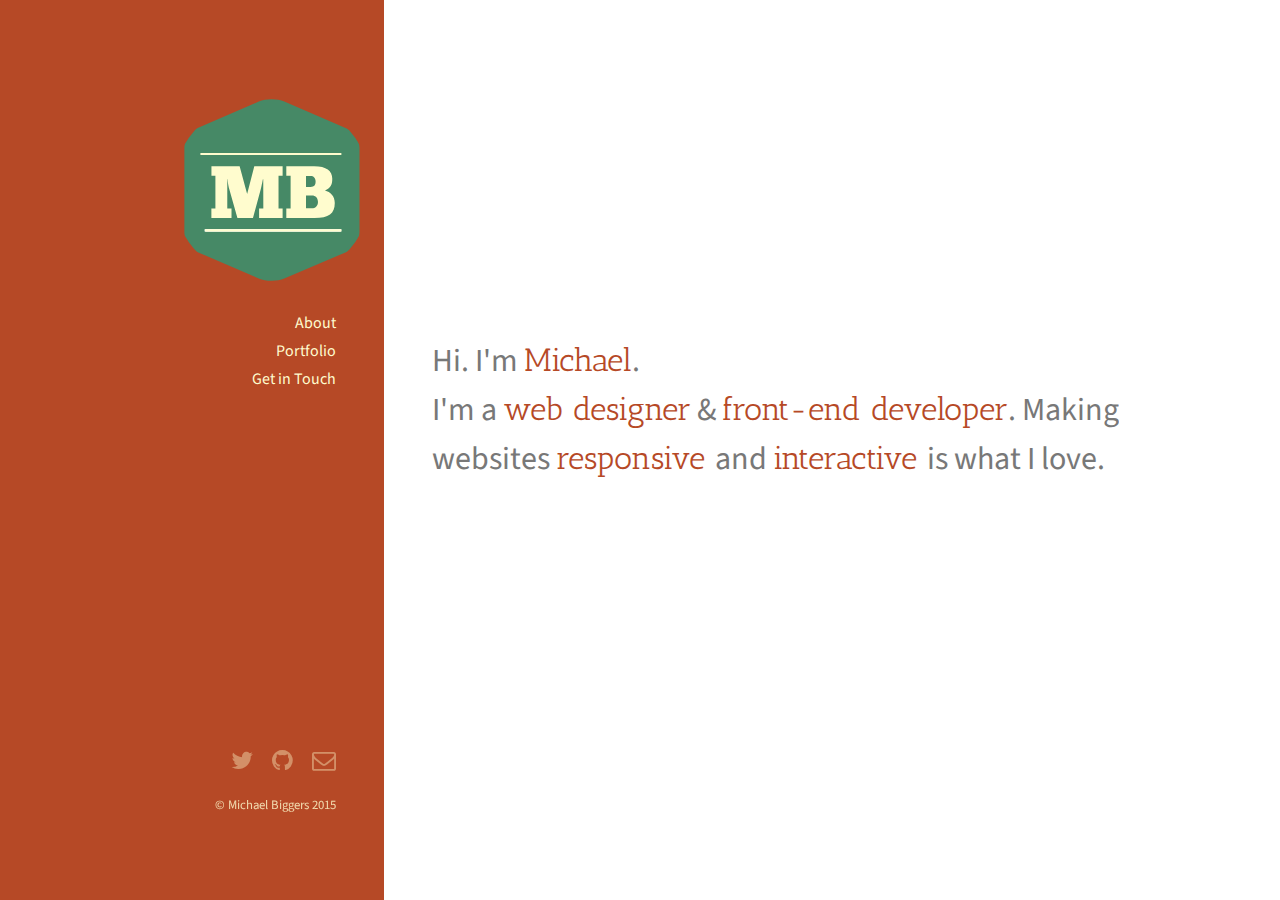
==== index.html @ 1ce7cd29 "init" ====
<!DOCTYPE HTML>
<!--
	Strata by HTML5 UP
	html5up.net | @n33co
	Free for personal and commercial use under the CCA 3.0 license (html5up.net/license)
-->
<html>
	<head>
		<title>Michael Biggers|Web Designer & Front-End Developer</title>
		<meta http-equiv="content-type" content="text/html; charset=utf-8" />
		<meta name="description" content="" />
		<meta name="keywords" content="" />
		
		<!--[if lte IE 8]><script src="css/ie/html5shiv.js"></script><![endif]-->
		<script src="js/jquery.min.js"></script>
		<script src="js/jquery.poptrox.min.js"></script>
		<script src="js/skel.min.js"></script>
		<script src="js/init.js"></script>
		<noscript>
			<link rel="stylesheet" href="css/skel.css" />
			<link rel="stylesheet" href="css/style.css" />
			<link rel="stylesheet" href="css/style-xlarge.css" />
		</noscript>
		<!--[if lte IE 8]><link rel="stylesheet" href="css/ie/v8.css" /><![endif]-->
		<script src = "js/transition.js"></script>
	</head>
	<body id="top">

		<!-- Header -->
			<header id="header">
				<a href="index.html" class="image avatar transition" id = "logoa"><img src="images/logo.svg" alt="" id = "logo" /></a>
				<ul>
					<li><a href = "index.html" class = "transition">About</a></li>
					<li><a href = "portfolio.html" class = "transition">Portfolio</a></li>
					<li><a href = "contact.html" class = "transition">Get&nbsp;in&nbsp;Touch</a></li>
				</ul>
				
			</header>

		<!-- Main -->
			<div id="main">

				<!-- One -->
					<section id="one">
						<header class="major">
							<h2>Hi. I'm <span class = "accent">Michael</span>.<br />
							I'm a <span class = "accent">web designer</span> & <span class = "accent">front-end developer</span>. Making websites <span class = "accent">responsive </span>and <span class = "accent">interactive </span>is what I love. </h2>
						</header>
						<!--<p>Accumsan orci faucibus id eu lorem semper. Eu ac iaculis ac nunc nisi lorem vulputate lorem neque cubilia ac in adipiscing in curae lobortis tortor primis integer massa adipiscing id nisi accumsan pellentesque commodo blandit enim arcu non at amet id arcu magna. Accumsan orci faucibus id eu lorem semper nunc nisi lorem vulputate lorem neque cubilia.</p>-->
						
					</section>

				<!-- Two -->
					
				<!-- Three -->
					
				<!-- Four -->
				<!--
					<section id="four">
						<h2>Elements</h2>

						<section>
							<h4>Text</h4>
							<p>This is <b>bold</b> and this is <strong>strong</strong>. This is <i>italic</i> and this is <em>emphasized</em>.
							This is <sup>superscript</sup> text and this is <sub>subscript</sub> text.
							This is <u>underlined</u> and this is code: <code>for (;;) { ... }</code>. Finally, <a href="#">this is a link</a>.</p>
							<hr />
							<header>
								<h4>Heading with a Subtitle</h4>
								<p>Lorem ipsum dolor sit amet nullam id egestas urna aliquam</p>
							</header>
							<p>Nunc lacinia ante nunc ac lobortis. Interdum adipiscing gravida odio porttitor sem non mi integer non faucibus ornare mi ut ante amet placerat aliquet. Volutpat eu sed ante lacinia sapien lorem accumsan varius montes viverra nibh in adipiscing blandit tempus accumsan.</p>
							<header>
								<h5>Heading with a Subtitle</h5>
								<p>Lorem ipsum dolor sit amet nullam id egestas urna aliquam</p>
							</header>
							<p>Nunc lacinia ante nunc ac lobortis. Interdum adipiscing gravida odio porttitor sem non mi integer non faucibus ornare mi ut ante amet placerat aliquet. Volutpat eu sed ante lacinia sapien lorem accumsan varius montes viverra nibh in adipiscing blandit tempus accumsan.</p>
							<hr />
							<h2>Heading Level 2</h2>
							<h3>Heading Level 3</h3>
							<h4>Heading Level 4</h4>
							<h5>Heading Level 5</h5>
							<h6>Heading Level 6</h6>
							<hr />
							<h5>Blockquote</h5>
							<blockquote>Fringilla nisl. Donec accumsan interdum nisi, quis tincidunt felis sagittis eget tempus euismod. Vestibulum ante ipsum primis in faucibus vestibulum. Blandit adipiscing eu felis iaculis volutpat ac adipiscing accumsan faucibus. Vestibulum ante ipsum primis in faucibus lorem ipsum dolor sit amet nullam adipiscing eu felis.</blockquote>
							<h5>Preformatted</h5>
							<pre><code>i = 0;

while (!deck.isInOrder()) {
print 'Iteration ' + i;
deck.shuffle();
i++;
}

print 'It took ' + i + ' iterations to sort the deck.';</code></pre>
						</section>

						<section>
							<h4>Lists</h4>
							<div class="row">
								<div class="6u 12u$(xsmall)">
									<h5>Unordered</h5>
									<ul>
										<li>Dolor pulvinar etiam magna etiam.</li>
										<li>Sagittis adipiscing lorem eleifend.</li>
										<li>Felis enim feugiat dolore viverra.</li>
									</ul>
									<h5>Alternate</h5>
									<ul class="alt">
										<li>Dolor pulvinar etiam magna etiam.</li>
										<li>Sagittis adipiscing lorem eleifend.</li>
										<li>Felis enim feugiat dolore viverra.</li>
									</ul>
								</div>
								<div class="6u$ 12u$(xsmall)">
									<h5>Ordered</h5>
									<ol>
										<li>Dolor pulvinar etiam magna etiam.</li>
										<li>Etiam vel felis at lorem sed viverra.</li>
										<li>Felis enim feugiat dolore viverra.</li>
										<li>Dolor pulvinar etiam magna etiam.</li>
										<li>Etiam vel felis at lorem sed viverra.</li>
										<li>Felis enim feugiat dolore viverra.</li>
									</ol>
									<h5>Icons</h5>
									<ul class="icons">
										<li><a href="#" class="icon fa-twitter"><span class="label">Twitter</span></a></li>
										<li><a href="#" class="icon fa-facebook"><span class="label">Facebook</span></a></li>
										<li><a href="#" class="icon fa-instagram"><span class="label">Instagram</span></a></li>
										<li><a href="#" class="icon fa-github"><span class="label">Github</span></a></li>
										<li><a href="#" class="icon fa-dribbble"><span class="label">Dribbble</span></a></li>
										<li><a href="#" class="icon fa-tumblr"><span class="label">Tumblr</span></a></li>
									</ul>
								</div>
							</div>
							<h5>Actions</h5>
							<ul class="actions">
								<li><a href="#" class="button special">Default</a></li>
								<li><a href="#" class="button">Default</a></li>
							</ul>
							<ul class="actions small">
								<li><a href="#" class="button special small">Small</a></li>
								<li><a href="#" class="button small">Small</a></li>
							</ul>
							<div class="row">
								<div class="6u 12u$(small)">
									<ul class="actions vertical">
										<li><a href="#" class="button special">Default</a></li>
										<li><a href="#" class="button">Default</a></li>
									</ul>
								</div>
								<div class="6u$ 12u$(small)">
									<ul class="actions vertical small">
										<li><a href="#" class="button special small">Small</a></li>
										<li><a href="#" class="button small">Small</a></li>
									</ul>
								</div>
								<div class="6u 12u$(small)">
									<ul class="actions vertical">
										<li><a href="#" class="button special fit">Default</a></li>
										<li><a href="#" class="button fit">Default</a></li>
									</ul>
								</div>
								<div class="6u$ 12u$(small)">
									<ul class="actions vertical small">
										<li><a href="#" class="button special small fit">Small</a></li>
										<li><a href="#" class="button small fit">Small</a></li>
									</ul>
								</div>
							</div>
						</section>

						<section>
							<h4>Table</h4>
							<h5>Default</h5>
							<div class="table-wrapper">
								<table>
									<thead>
										<tr>
											<th>Name</th>
											<th>Description</th>
											<th>Price</th>
										</tr>
									</thead>
									<tbody>
										<tr>
											<td>Item One</td>
											<td>Ante turpis integer aliquet porttitor.</td>
											<td>29.99</td>
										</tr>
										<tr>
											<td>Item Two</td>
											<td>Vis ac commodo adipiscing arcu aliquet.</td>
											<td>19.99</td>
										</tr>
										<tr>
											<td>Item Three</td>
											<td> Morbi faucibus arcu accumsan lorem.</td>
											<td>29.99</td>
										</tr>
										<tr>
											<td>Item Four</td>
											<td>Vitae integer tempus condimentum.</td>
											<td>19.99</td>
										</tr>
										<tr>
											<td>Item Five</td>
											<td>Ante turpis integer aliquet porttitor.</td>
											<td>29.99</td>
										</tr>
									</tbody>
									<tfoot>
										<tr>
											<td colspan="2"></td>
											<td>100.00</td>
										</tr>
									</tfoot>
								</table>
							</div>

							<h5>Alternate</h5>
							<div class="table-wrapper">
								<table class="alt">
									<thead>
										<tr>
											<th>Name</th>
											<th>Description</th>
											<th>Price</th>
										</tr>
									</thead>
									<tbody>
										<tr>
											<td>Item One</td>
											<td>Ante turpis integer aliquet porttitor.</td>
											<td>29.99</td>
										</tr>
										<tr>
											<td>Item Two</td>
											<td>Vis ac commodo adipiscing arcu aliquet.</td>
											<td>19.99</td>
										</tr>
										<tr>
											<td>Item Three</td>
											<td> Morbi faucibus arcu accumsan lorem.</td>
											<td>29.99</td>
										</tr>
										<tr>
											<td>Item Four</td>
											<td>Vitae integer tempus condimentum.</td>
											<td>19.99</td>
										</tr>
										<tr>
											<td>Item Five</td>
											<td>Ante turpis integer aliquet porttitor.</td>
											<td>29.99</td>
										</tr>
									</tbody>
									<tfoot>
										<tr>
											<td colspan="2"></td>
											<td>100.00</td>
										</tr>
									</tfoot>
								</table>
							</div>
						</section>

						<section>
							<h4>Buttons</h4>
							<ul class="actions">
								<li><a href="#" class="button special">Special</a></li>
								<li><a href="#" class="button">Default</a></li>
							</ul>
							<ul class="actions">
								<li><a href="#" class="button big">Big</a></li>
								<li><a href="#" class="button">Default</a></li>
								<li><a href="#" class="button small">Small</a></li>
							</ul>
							<ul class="actions fit">
								<li><a href="#" class="button special fit">Fit</a></li>
								<li><a href="#" class="button fit">Fit</a></li>
							</ul>
							<ul class="actions fit small">
								<li><a href="#" class="button special fit small">Fit + Small</a></li>
								<li><a href="#" class="button fit small">Fit + Small</a></li>
							</ul>
							<ul class="actions">
								<li><a href="#" class="button special icon fa-download">Icon</a></li>
								<li><a href="#" class="button icon fa-download">Icon</a></li>
							</ul>
							<ul class="actions">
								<li><span class="button special disabled">Special</span></li>
								<li><span class="button disabled">Default</span></li>
							</ul>
						</section>

						<section>
							<h4>Form</h4>
							<form method="post" action="#">
								<div class="row uniform 50%">
									<div class="6u 12u$(xsmall)">
										<input type="text" name="demo-name" id="demo-name" value="" placeholder="Name" />
									</div>
									<div class="6u$ 12u$(xsmall)">
										<input type="email" name="demo-email" id="demo-email" value="" placeholder="Email" />
									</div>
									<div class="12u$">
										<div class="select-wrapper">
											<select name="demo-category" id="demo-category">
												<option value="">- Category -</option>
												<option value="1">Manufacturing</option>
												<option value="1">Shipping</option>
												<option value="1">Administration</option>
												<option value="1">Human Resources</option>
											</select>
										</div>
									</div>
									<div class="4u 12u$(small)">
										<input type="radio" id="demo-priority-low" name="demo-priority" checked>
										<label for="demo-priority-low">Low Priority</label>
									</div>
									<div class="4u 12u$(small)">
										<input type="radio" id="demo-priority-normal" name="demo-priority">
										<label for="demo-priority-normal">Normal Priority</label>
									</div>
									<div class="4u$ 12u(small)">
										<input type="radio" id="demo-priority-high" name="demo-priority">
										<label for="demo-priority-high">High Priority</label>
									</div>
									<div class="6u 12u$(small)">
										<input type="checkbox" id="demo-copy" name="demo-copy">
										<label for="demo-copy">Email me a copy of this message</label>
									</div>
									<div class="6u$ 12u$(small)">
										<input type="checkbox" id="demo-human" name="demo-human" checked>
										<label for="demo-human">I am a human and not a robot</label>
									</div>
									<div class="12u$">
										<textarea name="demo-message" id="demo-message" placeholder="Enter your message" rows="6"></textarea>
									</div>
									<div class="12u$">
										<ul class="actions">
											<li><input type="submit" value="Send Message" class="special" /></li>
											<li><input type="reset" value="Reset" /></li>
										</ul>
									</div>
								</div>
							</form>
						</section>

						<section>
							<h4>Image</h4>
							<h5>Fit</h5>
							<div class="box alt">
								<div class="row 50% uniform">
									<div class="12u$"><span class="image fit"><img src="images/fulls/05.jpg" alt="" /></span></div>
									<div class="4u"><span class="image fit"><img src="images/thumbs/01.jpg" alt="" /></span></div>
									<div class="4u"><span class="image fit"><img src="images/thumbs/02.jpg" alt="" /></span></div>
									<div class="4u$"><span class="image fit"><img src="images/thumbs/03.jpg" alt="" /></span></div>
									<div class="4u"><span class="image fit"><img src="images/thumbs/04.jpg" alt="" /></span></div>
									<div class="4u"><span class="image fit"><img src="images/thumbs/05.jpg" alt="" /></span></div>
									<div class="4u$"><span class="image fit"><img src="images/thumbs/06.jpg" alt="" /></span></div>
									<div class="4u"><span class="image fit"><img src="images/thumbs/03.jpg" alt="" /></span></div>
									<div class="4u"><span class="image fit"><img src="images/thumbs/02.jpg" alt="" /></span></div>
									<div class="4u$"><span class="image fit"><img src="images/thumbs/01.jpg" alt="" /></span></div>
								</div>
							</div>
							<h5>Left &amp; Right</h5>
							<p><span class="image left"><img src="images/avatar.jpg" alt="" /></span>Fringilla nisl. Donec accumsan interdum nisi, quis tincidunt felis sagittis eget. tempus euismod. Vestibulum ante ipsum primis in faucibus vestibulum. Blandit adipiscing eu felis iaculis volutpat ac adipiscing accumsan eu faucibus. Integer ac pellentesque praesent tincidunt felis sagittis eget. tempus euismod. Vestibulum ante ipsum primis in faucibus vestibulum. Blandit adipiscing eu felis iaculis volutpat ac adipiscing accumsan eu faucibus. Integer ac pellentesque praesent. Donec accumsan interdum nisi, quis tincidunt felis sagittis eget. tempus euismod. Vestibulum ante ipsum primis in faucibus vestibulum. Blandit adipiscing eu felis iaculis volutpat ac adipiscing accumsan eu faucibus. Integer ac pellentesque praesent tincidunt felis sagittis eget. tempus euismod. Vestibulum ante ipsum primis in faucibus vestibulum. Blandit adipiscing eu felis iaculis volutpat ac adipiscing accumsan eu faucibus. Integer ac pellentesque praesent.</p>
							<p><span class="image right"><img src="images/avatar.jpg" alt="" /></span>Fringilla nisl. Donec accumsan interdum nisi, quis tincidunt felis sagittis eget. tempus euismod. Vestibulum ante ipsum primis in faucibus vestibulum. Blandit adipiscing eu felis iaculis volutpat ac adipiscing accumsan eu faucibus. Integer ac pellentesque praesent tincidunt felis sagittis eget. tempus euismod. Vestibulum ante ipsum primis in faucibus vestibulum. Blandit adipiscing eu felis iaculis volutpat ac adipiscing accumsan eu faucibus. Integer ac pellentesque praesent. Donec accumsan interdum nisi, quis tincidunt felis sagittis eget. tempus euismod. Vestibulum ante ipsum primis in faucibus vestibulum. Blandit adipiscing eu felis iaculis volutpat ac adipiscing accumsan eu faucibus. Integer ac pellentesque praesent tincidunt felis sagittis eget. tempus euismod. Vestibulum ante ipsum primis in faucibus vestibulum. Blandit adipiscing eu felis iaculis volutpat ac adipiscing accumsan eu faucibus. Integer ac pellentesque praesent.</p>
						</section>

					</section>
				-->

			</div>

		<!-- Footer -->
			<footer id="footer">
				<ul class="icons">
					<li><a href="http://twitter.com/michaelbiggers" class="icon fa-twitter"><span class="label">Twitter</span></a></li>
					<li><a href="http://github.com/michaelbiggers" class="icon fa-github"><span class="label">Github</span></a></li>
					<li><a href="contact.html" class="icon fa-envelope-o"><span class="label">Email</span></a></li>
				</ul>
				<ul class="copyright">
					<li>&copy; Michael Biggers 2015</li>
				</ul>
			</footer>

<script>
$( function () {

    var height_diff = $( window ).height() - $( 'body' ).height();
    if ( height_diff > 0 ) {
        $( '#footer' ).css( 'margin-top', height_diff );
    }

});
</script>
<script src="js/instantclick.min.js" data-no-instant></script>

	</body>
</html>
---- css/skel.css ----
/* Resets (http://meyerweb.com/eric/tools/css/reset/ | v2.0 | 20110126 | License: none (public domain)) */

	html,body,div,span,applet,object,iframe,h1,h2,h3,h4,h5,h6,p,blockquote,pre,a,abbr,acronym,address,big,cite,code,del,dfn,em,img,ins,kbd,q,s,samp,small,strike,strong,sub,sup,tt,var,b,u,i,center,dl,dt,dd,ol,ul,li,fieldset,form,label,legend,table,caption,tbody,tfoot,thead,tr,th,td,article,aside,canvas,details,embed,figure,figcaption,footer,header,hgroup,menu,nav,output,ruby,section,summary,time,mark,audio,video{margin:0;padding:0;border:0;font-size:100%;font:inherit;vertical-align:baseline;}article,aside,details,figcaption,figure,footer,header,hgroup,menu,nav,section{display:block;}body{line-height:1;}ol,ul{list-style:none;}blockquote,q{quotes:none;}blockquote:before,blockquote:after,q:before,q:after{content:'';content:none;}table{border-collapse:collapse;border-spacing:0;}body{-webkit-text-size-adjust:none}

/* Box Model */

	*, *:before, *:after {
		-moz-box-sizing: border-box;
		-webkit-box-sizing: border-box;
		box-sizing: border-box;
	}

/* Container */

	.container {
		margin-left: auto;
		margin-right: auto;

		/* width: (containers) */
		width: 100%;
	}

	/* Modifiers */

		/* 125% */
			.container.\31 25\25 {
				width: 100%;

				/* max-width: (containers * 1.25) */
				max-width: 125%;

				/* min-width: (containers) */
				min-width: 100%;
			}

		/* 75% */
			.container.\37 5\25 {

				/* width: (containers * 0.75) */
				width: 75%;

			}

		/* 50% */
			.container.\35 0\25 {

				/* width: (containers * 0.50) */
				width: 50%;

			}

		/* 25% */
			.container.\32 5\25 {

				/* width: (containers * 0.25) */
				width: 25%;

			}

/* Grid */

	.row {
		border-bottom: solid 1px transparent;
	}

	.row > * {
		float: left;
	}

	.row:after, .row:before {
		content: '';
		display: block;
		clear: both;
		height: 0;
	}

	.row.uniform > * > :first-child {
		margin-top: 0;
	}

	.row.uniform > * > :last-child {
		margin-bottom: 0;
	}

	/* Gutters */

		/* Normal */

			.row > * {
				/* padding: (gutters.horizontal) 0 0 (gutters.vertical) */
				padding: 0 0 0 2.5em;
			}

			.row {
				/* margin: -(gutters.horizontal) 0 -1px -(gutters.vertical) */
				margin: 0 0 -1px -2.5em;
			}

			.row.uniform > * {
				/* padding: (gutters.vertical) 0 0 (gutters.vertical) */
				padding: 2.5em 0 0 2.5em;
			}

			.row.uniform {
				/* margin: -(gutters.vertical) 0 -1px -(gutters.vertical) */
				margin: -2.5em 0 -1px -2.5em;
			}

		/* 200% */

			.row.\32 00\25 > * {
				/* padding: (gutters.horizontal) 0 0 (gutters.vertical) */
				padding: 0 0 0 5em;
			}

			.row.\32 00\25 {
				/* margin: -(gutters.horizontal) 0 -1px -(gutters.vertical) */
				margin: 0 0 -1px -5em;
			}

			.row.uniform.\32 00\25 > * {
				/* padding: (gutters.vertical) 0 0 (gutters.vertical) */
				padding: 5em 0 0 5em;
			}

			.row.uniform.\32 00\25 {
				/* margin: -(gutters.vertical) 0 -1px -(gutters.vertical) */
				margin: -5em 0 -1px -5em;
			}

		/* 150% */

			.row.\31 50\25 > * {
				/* padding: (gutters.horizontal) 0 0 (gutters.vertical) */
				padding: 0 0 0 3.75em;
			}

			.row.\31 50\25 {
				/* margin: -(gutters.horizontal) 0 -1px -(gutters.vertical) */
				margin: 0 0 -1px -3.75em;
			}

			.row.uniform.\31 50\25 > * {
				/* padding: (gutters.vertical) 0 0 (gutters.vertical) */
				padding: 3.75em 0 0 3.75em;
			}

			.row.uniform.\31 50\25 {
				/* margin: -(gutters.vertical) 0 -1px -(gutters.vertical) */
				margin: -3.75em 0 -1px -3.75em;
			}

		/* 50% */

			.row.\35 0\25 > * {
				/* padding: (gutters.horizontal) 0 0 (gutters.vertical) */
				padding: 0 0 0 1.25em;
			}

			.row.\35 0\25 {
				/* margin: -(gutters.horizontal) 0 -1px -(gutters.vertical) */
				margin: 0 0 -1px -1.25em;
			}

			.row.uniform.\35 0\25 > * {
				/* padding: (gutters.vertical) 0 0 (gutters.vertical) */
				padding: 1.25em 0 0 1.25em;
			}

			.row.uniform.\35 0\25 {
				/* margin: -(gutters.vertical) 0 -1px -(gutters.vertical) */
				margin: -1.25em 0 -1px -1.25em;
			}

		/* 25% */

			.row.\32 5\25 > * {
				/* padding: (gutters.horizontal) 0 0 (gutters.vertical) */
				padding: 0 0 0 0.625em;
			}

			.row.\32 5\25 {
				/* margin: -(gutters.horizontal) 0 -1px -(gutters.vertical) */
				margin: 0 0 -1px -0.625em;
			}

			.row.uniform.\32 5\25 > * {
				/* padding: (gutters.vertical) 0 0 (gutters.vertical) */
				padding: 0.625em 0 0 0.625em;
			}

			.row.uniform.\32 5\25 {
				/* margin: -(gutters.vertical) 0 -1px -(gutters.vertical) */
				margin: -0.625em 0 -1px -0.625em;
			}

		/* 0% */

			.row.\30 \25 > * {
				padding: 0;
			}

			.row.\30 \25 {
				margin: 0 0 -1px 0;
			}

	/* Cells */

		.\31 2u, .\31 2u\24 { width: 100%; clear: none; margin-left: 0; }
		.\31 1u, .\31 1u\24 { width: 91.6666666667%; clear: none; margin-left: 0; }
		.\31 0u, .\31 0u\24 { width: 83.3333333333%; clear: none; margin-left: 0; }
		.\39 u, .\39 u\24 { width: 75%; clear: none; margin-left: 0; }
		.\38 u, .\38 u\24 { width: 66.6666666667%; clear: none; margin-left: 0; }
		.\37 u, .\37 u\24 { width: 58.3333333333%; clear: none; margin-left: 0; }
		.\36 u, .\36 u\24 { width: 50%; clear: none; margin-left: 0; }
		.\35 u, .\35 u\24 { width: 41.6666666667%; clear: none; margin-left: 0; }
		.\34 u, .\34 u\24 { width: 33.3333333333%; clear: none; margin-left: 0; }
		.\33 u, .\33 u\24 { width: 25%; clear: none; margin-left: 0; }
		.\32 u, .\32 u\24 { width: 16.6666666667%; clear: none; margin-left: 0; }
		.\31 u, .\31 u\24 { width: 8.3333333333%; clear: none; margin-left: 0; }

		.\31 2u\24 + *,
		.\31 1u\24 + *,
		.\31 0u\24 + *,
		.\39 u\24 + *,
		.\38 u\24 + *,
		.\37 u\24 + *,
		.\36 u\24 + *,
		.\35 u\24 + *,
		.\34 u\24 + *,
		.\33 u\24 + *,
		.\32 u\24 + *,
		.\31 u\24 + * {
			clear: left;
		}

		.\-11u { margin-left: 91.6666666667% }
		.\-10u { margin-left: 83.3333333333% }
		.\-9u { margin-left: 75% }
		.\-8u { margin-left: 66.6666666667% }
		.\-7u { margin-left: 58.3333333333% }
		.\-6u { margin-left: 50% }
		.\-5u { margin-left: 41.6666666667% }
		.\-4u { margin-left: 33.3333333333% }
		.\-3u { margin-left: 25% }
		.\-2u { margin-left: 16.6666666667% }
		.\-1u { margin-left: 8.3333333333% }
---- css/style.css ----
@import url(font-awesome.min.css);
@import url("https://fonts.googleapis.com/css?family=Source+Sans+Pro:400,400italic");
@import url("https://fonts.googleapis.com/css?family=Antic+Slab");

/*
	Strata by HTML5 UP
	html5up.net | @n33co
	Free for personal and commercial use under the CCA 3.0 license (html5up.net/license)
*/

/* Basic */

	body {
		background: #fff;
	}

		body.is-loading *, body.is-loading *:before, body.is-loading *:after {
			-moz-animation: none !important;
			-webkit-animation: none !important;
			-o-animation: none !important;
			-ms-animation: none !important;
			animation: none !important;
			-moz-transition: none !important;
			-webkit-transition: none !important;
			-o-transition: none !important;
			-ms-transition: none !important;
			transition: none !important;
		}

	body, input, select, textarea {
		color: #a2a2a2;
		font-family: "Source Sans Pro", Helvetica, sans-serif;
		font-size: 16pt;
		font-weight: 400;
		line-height: 1.75em;
	}
	::selection{
		background-color:#468966;
		color:#FFFCCE;
	}
	.accent::selection{
		color:#B64926;
	}
	a {
		-moz-transition: color 0.2s ease-in-out, border-color 0.2s ease-in-out;
		-webkit-transition: color 0.2s ease-in-out, border-color 0.2s ease-in-out;
		-o-transition: color 0.2s ease-in-out, border-color 0.2s ease-in-out;
		-ms-transition: color 0.2s ease-in-out, border-color 0.2s ease-in-out;
		transition: color 0.2s ease-in-out, border-color 0.2s ease-in-out;
		border-bottom: transparent;
		color: #FFFCCE;
		text-decoration: none;
	}

		a:hover {
			border-bottom: solid 1px;
			color: #FFF0A5 !important;
			text-decoration: none;
		}

	strong, b {
		color: #787878;
		font-weight: 400;
	}

	em, i {
		font-style: italic;
	}

	p {
		margin: 0 0 2em 0;
	}

	h1, h2, h3, h4, h5, h6 {
		color: #787878;
		font-weight: 400;
		line-height: 1em;
		margin: 0 0 1em 0;
	}

		h1 a, h2 a, h3 a, h4 a, h5 a, h6 a {
			color: inherit;
			text-decoration: none;
		}

	h1 {
		font-size: 2em;
		line-height: 1.5em;
	}

	h2 {
		font-size: 1.5em;
		line-height: 1.5em;
		font-family:'Antic Slab';
	}

	h3 {
		font-size: 1.25em;
		line-height: 1.5em;
	}

	h4 {
		font-size: 1.1em;
		line-height: 1.5em;
	}

	h5 {
		font-size: 0.9em;
		line-height: 1.5em;
	}

	h6 {
		font-size: 0.7em;
		line-height: 1.5em;
	}

	sub {
		font-size: 0.8em;
		position: relative;
		top: 0.5em;
	}

	sup {
		font-size: 0.8em;
		position: relative;
		top: -0.5em;
	}

	hr {
		border: 0;
		border-bottom: solid 2px #efefef;
		margin: 2em 0;
	}

		hr.major {
			margin: 3em 0;
		}

	blockquote {
		border-left: solid 6px #efefef;
		font-style: italic;
		margin: 0 0 2em 0;
		padding: 0.5em 0 0.5em 1.5em;
	}

	code {
		background: #f7f7f7;
		border-radius: 0.35em;
		border: solid 2px #efefef;
		font-family: "Courier New", monospace;
		font-size: 0.9em;
		margin: 0 0.25em;
		padding: 0.25em 0.65em;
	}

	pre {
		-webkit-overflow-scrolling: touch;
		font-family: "Courier New", monospace;
		font-size: 0.9em;
		margin: 0 0 2em 0;
	}

		pre code {
			display: block;
			line-height: 1.75em;
			padding: 1em 1.5em;
			overflow-x: auto;
		}

	.align-left {
		text-align: left;
	}

	.align-center {
		text-align: center;
	}

	.align-right {
		text-align: right;
	}

/* Section/Article */

	section.special, article.special {
		text-align: center;
	}

	header p {
		color: #b2b2b2;
		position: relative;
		margin: 0 0 1.5em 0;
	}

	header h2 + p {
		font-size: 1.25em;
		margin-top: -1em;
		line-height: 1.5em;
	}

	header h3 + p {
		font-size: 1.1em;
		margin-top: -0.8em;
		line-height: 1.5em;
	}

	header h4 + p,
	header h5 + p,
	header h6 + p {
		font-size: 0.9em;
		margin-top: -0.6em;
		line-height: 1.5em;
	}

	header.major h2 {
		font-size: 2em;
		font-family:"Source Sans Pro";
	}

/* Form */

	form {
		margin: 0 0 2em 0;
	}

	label {
		color: #787878;
		display: block;
		font-size: 0.9em;
		font-weight: 400;
		margin: 0 0 1em 0;
	}

	input[type="text"],
	input[type="password"],
	input[type="email"],
	select,
	textarea {
		-moz-appearance: none;
		-webkit-appearance: none;
		-o-appearance: none;
		-ms-appearance: none;
		appearance: none;
		background: #f7f7f7;
		border-radius: 0.35em;
		border: solid 2px transparent;
		color: inherit;
		display: block;
		outline: 0;
		padding: 0 0.75em;
		text-decoration: none;
		width: 100%;
	}

		input[type="text"]:invalid,
		input[type="password"]:invalid,
		input[type="email"]:invalid,
		select:invalid,
		textarea:invalid {
			box-shadow: none;
		}

		input[type="text"]:focus,
		input[type="password"]:focus,
		input[type="email"]:focus,
		select:focus,
		textarea:focus {
			border-color: #49bf9d;
		}

	.select-wrapper {
		text-decoration: none;
		display: block;
		position: relative;
	}

		.select-wrapper:before {
			-moz-osx-font-smoothing: grayscale;
			-webkit-font-smoothing: antialiased;
			font-family: FontAwesome;
			font-style: normal;
			font-weight: normal;
			text-transform: none !important;
		}

		.select-wrapper:before {
			color: #dfdfdf;
			content: '\f078';
			display: block;
			height: 2.75em;
			line-height: 2.75em;
			pointer-events: none;
			position: absolute;
			right: 0;
			text-align: center;
			top: 0;
			width: 2.75em;
		}

		.select-wrapper select::-ms-expand {
			display: none;
		}

	input[type="text"],
	input[type="password"],
	input[type="email"],
	select {
		height: 2.75em;
	}

	textarea {
		padding: 0.75em;
	}

	input[type="checkbox"],
	input[type="radio"] {
		-moz-appearance: none;
		-webkit-appearance: none;
		-o-appearance: none;
		-ms-appearance: none;
		appearance: none;
		display: block;
		float: left;
		margin-right: -2em;
		opacity: 0;
		width: 1em;
		z-index: -1;
	}

		input[type="checkbox"] + label,
		input[type="radio"] + label {
			text-decoration: none;
			color: #a2a2a2;
			cursor: pointer;
			display: inline-block;
			font-size: 1em;
			font-weight: 400;
			padding-left: 2.4em;
			padding-right: 0.75em;
			position: relative;
		}

			input[type="checkbox"] + label:before,
			input[type="radio"] + label:before {
				-moz-osx-font-smoothing: grayscale;
				-webkit-font-smoothing: antialiased;
				font-family: FontAwesome;
				font-style: normal;
				font-weight: normal;
				text-transform: none !important;
			}

			input[type="checkbox"] + label:before,
			input[type="radio"] + label:before {
				background: #f7f7f7;
				border-radius: 0.35em;
				border: solid 2px transparent;
				content: '';
				display: inline-block;
				height: 1.65em;
				left: 0;
				line-height: 1.58125em;
				position: absolute;
				text-align: center;
				top: 0;
				width: 1.65em;
			}

		input[type="checkbox"]:checked + label:before,
		input[type="radio"]:checked + label:before {
			background: #787878;
			border-color: #787878;
			color: #fff;
			content: '\f00c';
		}

		input[type="checkbox"]:focus + label:before,
		input[type="radio"]:focus + label:before {
			border-color: #49bf9d;
		}

	input[type="checkbox"] + label:before {
		border-radius: 0.35em;
	}

	input[type="radio"] + label:before {
		border-radius: 100%;
	}

	::-webkit-input-placeholder {
		color: #b2b2b2 !important;
		opacity: 1.0;
	}

	:-moz-placeholder {
		color: #b2b2b2 !important;
		opacity: 1.0;
	}

	::-moz-placeholder {
		color: #b2b2b2 !important;
		opacity: 1.0;
	}

	:-ms-input-placeholder {
		color: #b2b2b2 !important;
		opacity: 1.0;
	}

	.formerize-placeholder {
		color: #b2b2b2 !important;
		opacity: 1.0;
	}

/* Box */

	.box {
		border-radius: 0.35em;
		border: solid 2px #efefef;
		margin-bottom: 2em;
		padding: 1.5em;
	}

		.box > :last-child,
		.box > :last-child > :last-child,
		.box > :last-child > :last-child > :last-child {
			margin-bottom: 0;
		}

		.box.alt {
			border: 0;
			border-radius: 0;
			padding: 0;
		}

/* Icon */

	.icon {
		text-decoration: none;
		border-bottom: none;
		position: relative;
	}

		.icon:before {
			-moz-osx-font-smoothing: grayscale;
			-webkit-font-smoothing: antialiased;
			font-family: FontAwesome;
			font-style: normal;
			font-weight: normal;
			text-transform: none !important;
		}

		.icon > .label {
			display: none;
		}

/* Image */

	.image {
		border-radius: 0.35em;
		border: 0;
		display: inline-block;
		position: relative;
	}

		.image:before {
			-moz-transition: opacity 0.2s ease-in-out;
			-webkit-transition: opacity 0.2s ease-in-out;
			-o-transition: opacity 0.2s ease-in-out;
			-ms-transition: opacity 0.2s ease-in-out;
			transition: opacity 0.2s ease-in-out;
			background: url("images/overlay.png");
			border-radius: 0.35em;
			content: '';
			display: block;
			height: 100%;
			left: 0;
			opacity: 0.5;
			position: absolute;
			top: 0;
			width: 100%;
		}

		.image.thumb {
			text-align: center;
		}

			.image.thumb:after {
				-moz-transition: opacity 0.2s ease-in-out;
				-webkit-transition: opacity 0.2s ease-in-out;
				-o-transition: opacity 0.2s ease-in-out;
				-ms-transition: opacity 0.2s ease-in-out;
				transition: opacity 0.2s ease-in-out;
				border-radius: 0.35em;
				border: solid 3px rgba(255, 255, 255, 0.5);
				color: #fff;
				content: 'View';
				display: inline-block;
				font-size: 0.8em;
				font-weight: 400;
				left: 50%;
				line-height: 2.25em;
				margin: -1.25em 0 0 -3em;
				opacity: 0;
				padding: 0 1.5em;
				position: absolute;
				text-align: center;
				text-decoration: none;
				top: 50%;
				white-space: nowrap;
			}

			.image.thumb:hover:after {
				opacity: 1.0;
			}

			.image.thumb:hover:before {
				background: url("images/overlay.png"), url("images/overlay.png");
				opacity: 1.0;
			}

		.image img {
			border-radius: 0.35em;
			display: block;
		}

		.image.left {
			float: left;
			margin: 0 1.5em 1em 0;
			top: 0.25em;
		}

		.image.right {
			float: right;
			margin: 0 0 1em 1.5em;
			top: 0.25em;
		}

		.image.left, .image.right {
			max-width: 40%;
		}

			.image.left img, .image.right img {
				width: 100%;
			}

		.image.fit {
			display: block;
			margin: 0 0 2em 0;
			width: 100%;
		}

			.image.fit img {
				width: 100%;
			}

		.image.avatar {
			border-radius: 100%;
			margin:auto;
		}

			.image.avatar:before {
				display: none;
			}

			.image.avatar img {
				border-radius: 100%;
				width: 100%;
			}

/* List */

	ol {
		list-style: decimal;
		margin: 0 0 2em 0;
		padding-left: 1.25em;
	}

		ol li {
			padding-left: 0.25em;
		}

	ul {
		list-style: none;
		margin: 0 0 2em 0;
		padding-left: 1em;
	}

		ul li {
			padding-left: 0.5em;
		}

		ul.alt {
			list-style: none;
			padding-left: 0;
		}

			ul.alt li {
				border-top: solid 2px #efefef;
				padding: 0.5em 0;
			}

				ul.alt li:first-child {
					border-top: 0;
					padding-top: 0;
				}

		ul.icons {
			cursor: default;
			list-style: none;
			padding-left: 0;

		}

			ul.icons li {
				display: inline-block;
				padding: 0 1em 0 0;

			}

				ul.icons li:last-child {
					padding-right: 0;
				}

				ul.icons li .icon:before {
					font-size: 1.5em;
				}

		ul.actions {
			cursor: default;
			list-style: none;
			padding-left: 0;
		}

			ul.actions li {
				display: inline-block;
				padding: 0 1em 0 0;
				vertical-align: middle;
			}

				ul.actions li:last-child {
					padding-right: 0;
				}

			ul.actions.small li {
				padding: 0 0.5em 0 0;
			}

			ul.actions.vertical li {
				display: block;
				padding: 1em 0 0 0;
			}

				ul.actions.vertical li:first-child {
					padding-top: 0;
				}

				ul.actions.vertical li > * {
					margin-bottom: 0;
				}

			ul.actions.vertical.small li {
				padding: 0.5em 0 0 0;
			}

				ul.actions.vertical.small li:first-child {
					padding-top: 0;
				}

			ul.actions.fit {
				display: table;
				margin-left: -1em;
				padding: 0;
				table-layout: fixed;
				width: calc(100% + 1em);
			}

				ul.actions.fit li {
					display: table-cell;
					padding: 0 0 0 1em;
				}

					ul.actions.fit li > * {
						margin-bottom: 0;
					}

				ul.actions.fit.small {
					margin-left: -0.5em;
					width: calc(100% + 0.5em);
				}

					ul.actions.fit.small li {
						padding: 0 0 0 0.5em;
					}

		ul.labeled-icons {
			list-style: none;
			padding: 0;
		}

			ul.labeled-icons li {
				line-height: 1.75em;
				margin: 1.5em 0 0 0;
				padding-left: 2.25em;
				position: relative;
			}

				ul.labeled-icons li:first-child {
					margin-top: 0;
				}

				ul.labeled-icons li a {
					color: inherit;
				}

				ul.labeled-icons li h3 {
					color: #b2b2b2;
					left: 0;
					position: absolute;
					text-align: center;
					top: 0;
					width: 1em;
				}

	dl {
		margin: 0 0 2em 0;
	}

/* Table */

	.table-wrapper {
		-webkit-overflow-scrolling: touch;
		overflow-x: auto;
	}

	table {
		margin: 0 0 2em 0;
		width: 100%;
	}

		table tbody tr {
			border: solid 1px #efefef;
			border-left: 0;
			border-right: 0;
		}

			table tbody tr:nth-child(2n + 1) {
				background-color: #f7f7f7;
			}

		table td {
			padding: 0.75em 0.75em;
		}

		table th {
			color: #787878;
			font-size: 0.9em;
			font-weight: 400;
			padding: 0 0.75em 0.75em 0.75em;
			text-align: left;
		}

		table thead {
			border-bottom: solid 2px #efefef;
		}

		table tfoot {
			border-top: solid 2px #efefef;
		}

		table.alt {
			border-collapse: separate;
		}

			table.alt tbody tr td {
				border: solid 2px #efefef;
				border-left-width: 0;
				border-top-width: 0;
			}

				table.alt tbody tr td:first-child {
					border-left-width: 2px;
				}

			table.alt tbody tr:first-child td {
				border-top-width: 2px;
			}

			table.alt thead {
				border-bottom: 0;
			}

			table.alt tfoot {
				border-top: 0;
			}

/* Button */

	input[type="submit"],
	input[type="reset"],
	input[type="button"],
	.button {
		-moz-appearance: none;
		-webkit-appearance: none;
		-o-appearance: none;
		-ms-appearance: none;
		appearance: none;
		-moz-transition: background-color 0.2s ease-in-out, color 0.2s ease-in-out, border-color 0.2s ease-in-out;
		-webkit-transition: background-color 0.2s ease-in-out, color 0.2s ease-in-out, border-color 0.2s ease-in-out;
		-o-transition: background-color 0.2s ease-in-out, color 0.2s ease-in-out, border-color 0.2s ease-in-out;
		-ms-transition: background-color 0.2s ease-in-out, color 0.2s ease-in-out, border-color 0.2s ease-in-out;
		transition: background-color 0.2s ease-in-out, color 0.2s ease-in-out, border-color 0.2s ease-in-out;
		background-color: transparent;
		border-radius: 0.35em;
		border: solid 3px #efefef;
		color: #787878 !important;
		cursor: pointer;
		display: inline-block;
		font-weight: 400;
		height: 3.15em;
		height: calc(2.75em + 6px);
		line-height: 2.75em;
		min-width: 10em;
		padding: 0 1.5em;
		text-align: center;
		text-decoration: none;
		white-space: nowrap;
	}

		input[type="submit"]:hover,
		input[type="reset"]:hover,
		input[type="button"]:hover,
		.button:hover {
			border-color: #49bf9d;
			color: #49bf9d !important;
		}

		input[type="submit"]:active,
		input[type="reset"]:active,
		input[type="button"]:active,
		.button:active {
			background-color: rgba(73, 191, 157, 0.1);
			border-color: #49bf9d;
			color: #49bf9d !important;
		}

		input[type="submit"].icon,
		input[type="reset"].icon,
		input[type="button"].icon,
		.button.icon {
			padding-left: 1.35em;
		}

			input[type="submit"].icon:before,
			input[type="reset"].icon:before,
			input[type="button"].icon:before,
			.button.icon:before {
				margin-right: 0.5em;
			}

		input[type="submit"].fit,
		input[type="reset"].fit,
		input[type="button"].fit,
		.button.fit {
			display: block;
			margin: 0 0 1em 0;
			min-width: 0;
			width: 100%;
		}

		input[type="submit"].small,
		input[type="reset"].small,
		input[type="button"].small,
		.button.small {
			font-size: 0.8em;
		}

		input[type="submit"].big,
		input[type="reset"].big,
		input[type="button"].big,
		.button.big {
			font-size: 1.35em;
		}

		input[type="submit"].special,
		input[type="reset"].special,
		input[type="button"].special,
		.button.special {
			background-color: #49bf9d;
			border-color: #49bf9d;
			color: #ffffff !important;
		}

			input[type="submit"].special:hover,
			input[type="reset"].special:hover,
			input[type="button"].special:hover,
			.button.special:hover {
				background-color: #5cc6a7;
				border-color: #5cc6a7;
			}

			input[type="submit"].special:active,
			input[type="reset"].special:active,
			input[type="button"].special:active,
			.button.special:active {
				background-color: #3eb08f;
				border-color: #3eb08f;
			}

		input[type="submit"].disabled, input[type="submit"]:disabled,
		input[type="reset"].disabled,
		input[type="reset"]:disabled,
		input[type="button"].disabled,
		input[type="button"]:disabled,
		.button.disabled,
		.button:disabled {
			background-color: #e7e7e7 !important;
			border-color: #e7e7e7 !important;
			color: #b2b2b2 !important;
			cursor: default;
		}

/* Work Item */

	.work-item {
		margin: 0 0 2em 0;
	}

		.work-item .image {
			margin: 0 0 1.5em 0;
		}

		.work-item h3 {
			font-size: 1em;
			margin: 0 0 0.5em 0;
		}

		.work-item p {
			font-size: 0.8em;
			line-height: 1.5em;
			margin: 0;
		}

/* Header */

	#header {
		/*background-color: #1f1815;*/
		background-color:#688988; /* Standard syntax */;
		background-attachment: scroll,								fixed;
		background-position: top left,							top left;
		background-repeat: repeat,								no-repeat;
		background-size: auto,								auto 100%;
		color: rgba(255, 255, 255, 0.5);
		height: 100%;
		left: 0;
		padding: 8em 4em 0 0;
		position: fixed;
		text-align: right;
		top: 0;
		width: 35%;
	}

		#header strong, #header b {
			color: #ffffff;
		}

		#header h2, #header h3, #header h4, #header h5, #header h6 {
			color: #ffffff;
		}

		#header h1 {
			color: rgba(255, 255, 255, 0.5);
			font-size: 1.35em;
			line-height: 1.75em;
			margin: 0;
		}

		#header .image.avatar {
			margin: 0 0 1em 0;
			width: 6.25em;
		}

/* Footer */

	#footer {
		bottom: 0;
		left: 0;
		padding: 0 4em 6em 0;
		position: fixed;
		text-align: right;
		width: 35%;
	}

		#footer .icons {
			margin: 1em 0 0 0;
		}

			#footer .icons a {
				color:rgba(255,252,206,0.4);
			}

		#footer .copyright {
			color: rgba(255,252,206,0.8);
			font-size: 0.8em;
			list-style: none;
			margin: 1em 0 0 0;
			padding: 0;
		}

			#footer .copyright li {
				border-left: solid 1px rgba(255, 255, 255, 0.25);
				display: inline-block;
				line-height: 1em;
				margin-left: 0.75em;
				padding-left: 0.75em;
			}

				#footer .copyright li:first-child {
					border-left: 0;
					margin-left: 0;
					padding-left: 0;
				}

				#footer .copyright li a {
					color: inherit;
				}

/* Main */

	#main {
		margin-left: 35%;
		max-width: 54em;
		padding: 8em 4em 4em 4em;
		width: calc(100% - 35%);
	}

		#main > section {
			border-top: solid 2px #efefef;
			margin: 4em 0 0 0;
			padding: 4em 0 0 0;
		}

			#main > section:first-child {
				border-top: 0;
				margin-top: 0;
				padding-top: 0;
			}

/* Poptrox */
	@-moz-keyframes spin { 0% { -moz-transform: rotate(0deg); -webkit-transform: rotate(0deg); -o-transform: rotate(0deg); -ms-transform: rotate(0deg); transform: rotate(0deg); } 100% { -moz-transform: rotate(360deg); -webkit-transform: rotate(360deg); -o-transform: rotate(360deg); -ms-transform: rotate(360deg); transform: rotate(360deg); } }
	@-webkit-keyframes spin { 0% { -moz-transform: rotate(0deg); -webkit-transform: rotate(0deg); -o-transform: rotate(0deg); -ms-transform: rotate(0deg); transform: rotate(0deg); } 100% { -moz-transform: rotate(360deg); -webkit-transform: rotate(360deg); -o-transform: rotate(360deg); -ms-transform: rotate(360deg); transform: rotate(360deg); } }
	@-o-keyframes spin { 0% { -moz-transform: rotate(0deg); -webkit-transform: rotate(0deg); -o-transform: rotate(0deg); -ms-transform: rotate(0deg); transform: rotate(0deg); } 100% { -moz-transform: rotate(360deg); -webkit-transform: rotate(360deg); -o-transform: rotate(360deg); -ms-transform: rotate(360deg); transform: rotate(360deg); } }
	@-ms-keyframes spin { 0% { -moz-transform: rotate(0deg); -webkit-transform: rotate(0deg); -o-transform: rotate(0deg); -ms-transform: rotate(0deg); transform: rotate(0deg); } 100% { -moz-transform: rotate(360deg); -webkit-transform: rotate(360deg); -o-transform: rotate(360deg); -ms-transform: rotate(360deg); transform: rotate(360deg); } }
	@keyframes spin { 0% { -moz-transform: rotate(0deg); -webkit-transform: rotate(0deg); -o-transform: rotate(0deg); -ms-transform: rotate(0deg); transform: rotate(0deg); } 100% { -moz-transform: rotate(360deg); -webkit-transform: rotate(360deg); -o-transform: rotate(360deg); -ms-transform: rotate(360deg); transform: rotate(360deg); } }

	.poptrox-popup {
		-moz-box-sizing: content-box;
		-webkit-box-sizing: content-box;
		-o-box-sizing: content-box;
		-ms-box-sizing: content-box;
		box-sizing: content-box;
		-webkit-tap-highlight-color: rgba(255, 255, 255, 0);
		background: #fff;
		border-radius: 0.35em;
		box-shadow: 0 0.1em 0.15em 0 rgba(0, 0, 0, 0.15);
		overflow: hidden;
		padding-bottom: 3em;
	}

		.poptrox-popup .loader {
			text-decoration: none;
			-moz-animation: spin 1s linear infinite;
			-webkit-animation: spin 1s linear infinite;
			-o-animation: spin 1s linear infinite;
			-ms-animation: spin 1s linear infinite;
			animation: spin 1s linear infinite;
			font-size: 1.5em;
			height: 1em;
			left: 50%;
			line-height: 1em;
			margin: -0.5em 0 0 -0.5em;
			position: absolute;
			top: 50%;
			width: 1em;
		}

			.poptrox-popup .loader:before {
				-moz-osx-font-smoothing: grayscale;
				-webkit-font-smoothing: antialiased;
				font-family: FontAwesome;
				font-style: normal;
				font-weight: normal;
				text-transform: none !important;
			}

			.poptrox-popup .loader:before {
				content: '\f1ce';
			}

		.poptrox-popup .caption {
			background: #fff;
			bottom: 0;
			cursor: default;
			font-size: 0.9em;
			height: 3em;
			left: 0;
			line-height: 2.8em;
			position: absolute;
			text-align: center;
			width: 100%;
			z-index: 1;
		}

		.poptrox-popup .nav-next,
		.poptrox-popup .nav-previous {
			text-decoration: none;
			-moz-transition: opacity 0.2s ease-in-out;
			-webkit-transition: opacity 0.2s ease-in-out;
			-o-transition: opacity 0.2s ease-in-out;
			-ms-transition: opacity 0.2s ease-in-out;
			transition: opacity 0.2s ease-in-out;
			-webkit-tap-highlight-color: rgba(255, 255, 255, 0);
			background: rgba(0, 0, 0, 0.01);
			cursor: pointer;
			height: 100%;
			opacity: 0;
			position: absolute;
			top: 0;
			width: 50%;
		}

			.poptrox-popup .nav-next:before,
			.poptrox-popup .nav-previous:before {
				-moz-osx-font-smoothing: grayscale;
				-webkit-font-smoothing: antialiased;
				font-family: FontAwesome;
				font-style: normal;
				font-weight: normal;
				text-transform: none !important;
			}

			.poptrox-popup .nav-next:before,
			.poptrox-popup .nav-previous:before {
				color: #fff;
				font-size: 2.5em;
				height: 1em;
				line-height: 1em;
				margin-top: -0.75em;
				position: absolute;
				text-align: center;
				top: 50%;
				width: 1.5em;
			}

		.poptrox-popup .nav-next {
			right: 0;
		}

			.poptrox-popup .nav-next:before {
				content: '\f105';
				right: 0;
			}

		.poptrox-popup .nav-previous {
			left: 0;
		}

			.poptrox-popup .nav-previous:before {
				content: '\f104';
				left: 0;
			}

		.poptrox-popup .closer {
			text-decoration: none;
			-moz-transition: opacity 0.2s ease-in-out;
			-webkit-transition: opacity 0.2s ease-in-out;
			-o-transition: opacity 0.2s ease-in-out;
			-ms-transition: opacity 0.2s ease-in-out;
			transition: opacity 0.2s ease-in-out;
			-webkit-tap-highlight-color: rgba(255, 255, 255, 0);
			color: #fff;
			height: 4em;
			line-height: 4em;
			opacity: 0;
			position: absolute;
			right: 0;
			text-align: center;
			top: 0;
			width: 4em;
			z-index: 2;
		}

			.poptrox-popup .closer:before {
				-moz-osx-font-smoothing: grayscale;
				-webkit-font-smoothing: antialiased;
				font-family: FontAwesome;
				font-style: normal;
				font-weight: normal;
				text-transform: none !important;
			}

			.poptrox-popup .closer:before {
				-moz-box-sizing: content-box;
				-webkit-box-sizing: content-box;
				-o-box-sizing: content-box;
				-ms-box-sizing: content-box;
				box-sizing: content-box;
				border-radius: 100%;
				border: solid 3px rgba(255, 255, 255, 0.5);
				content: '\f00d';
				display: block;
				font-size: 1em;
				height: 1.75em;
				left: 50%;
				line-height: 1.75em;
				margin: -0.875em 0 0 -0.875em;
				position: absolute;
				top: 50%;
				width: 1.75em;
			}

		.poptrox-popup:hover .nav-next,
		.poptrox-popup:hover .nav-previous {
			opacity: 0.5;
		}

			.poptrox-popup:hover .nav-next:hover,
			.poptrox-popup:hover .nav-previous:hover {
				opacity: 1.0;
			}

		.poptrox-popup:hover .closer {
			opacity: 0.5;
		}

			.poptrox-popup:hover .closer:hover {
				opacity: 1.0;
			}
/* Extra Styling */
	.accent {
		color:#B64926;
		font-family:'Antic Slab';
	}
	header.major {
		padding-top:30%;
	}
	#logo {
		width:200%;
		margin-left:-4em;

	}
	#logoa:hover {
		border-bottom:none;
	}

	article a {
		color:black;
	}

	article h3:hover {
		text-decoration:underline;
	}
/* Touch */

	body.is-touch .image.thumb:before {
		opacity: 0.5 !important;
	}

	body.is-touch .image.thumb:after {
		display: none !important;
	}

	body.is-touch #header {
		background-attachment: scroll;
		background-size: auto, cover;
	}

	body.is-touch .poptrox-popup .nav-next,
	body.is-touch .poptrox-popup .nav-previous,
	body.is-touch .poptrox-popup .closer {
		opacity: 1.0 !important;
	}
---- css/style-xlarge.css ----
/*
	Strata by HTML5 UP
	html5up.net | @n33co
	Free for personal and commercial use under the CCA 3.0 license (html5up.net/license)
*/

/* Basic */
#header {
	background-color:#B64926;
}
	body, input, select, textarea {
		font-size: 12pt;
	}
---- css/ie/v8.css ----
/*
	Strata by HTML5 UP
	html5up.net | @n33co
	Free for personal and commercial use under the CCA 3.0 license (html5up.net/license)
*/

/* Button */

	input[type="submit"],
	input[type="reset"],
	input[type="button"],
	.button {
		position: relative;
		-ms-behavior: url("css/ie/PIE.htc");
	}

/* Form */

	input[type="text"],
	input[type="password"],
	input[type="email"],
	select,
	textarea {
		position: relative;
		-ms-behavior: url("css/ie/PIE.htc");
	}

	input[type="text"],
	input[type="password"],
	input[type="email"],
	select {
		height: 2.75em;
		line-height: 2.75em;
	}

	input[type="checkbox"] + label:before,
	input[type="radio"] + label:before {
		display: none;
	}

/* Image */

	.image {
		position: relative;
		-ms-behavior: url("css/ie/PIE.htc");
	}

		.image:before, .image:after {
			display: none !important;
		}

		.image img {
			position: relative;
			-ms-behavior: url("css/ie/PIE.htc");
		}

/* Header */

	#header {
		background-image: url("../../images/bg.jpg");
		background-repeat: no-repeat;
		background-size: cover;
		-ms-behavior: url("css/ie/backgroundsize.min.htc");
	}

		#header h1 {
			color: #ffffff;
		}

/* Footer */

	#footer .icons a {
		color: #ffffff;
	}
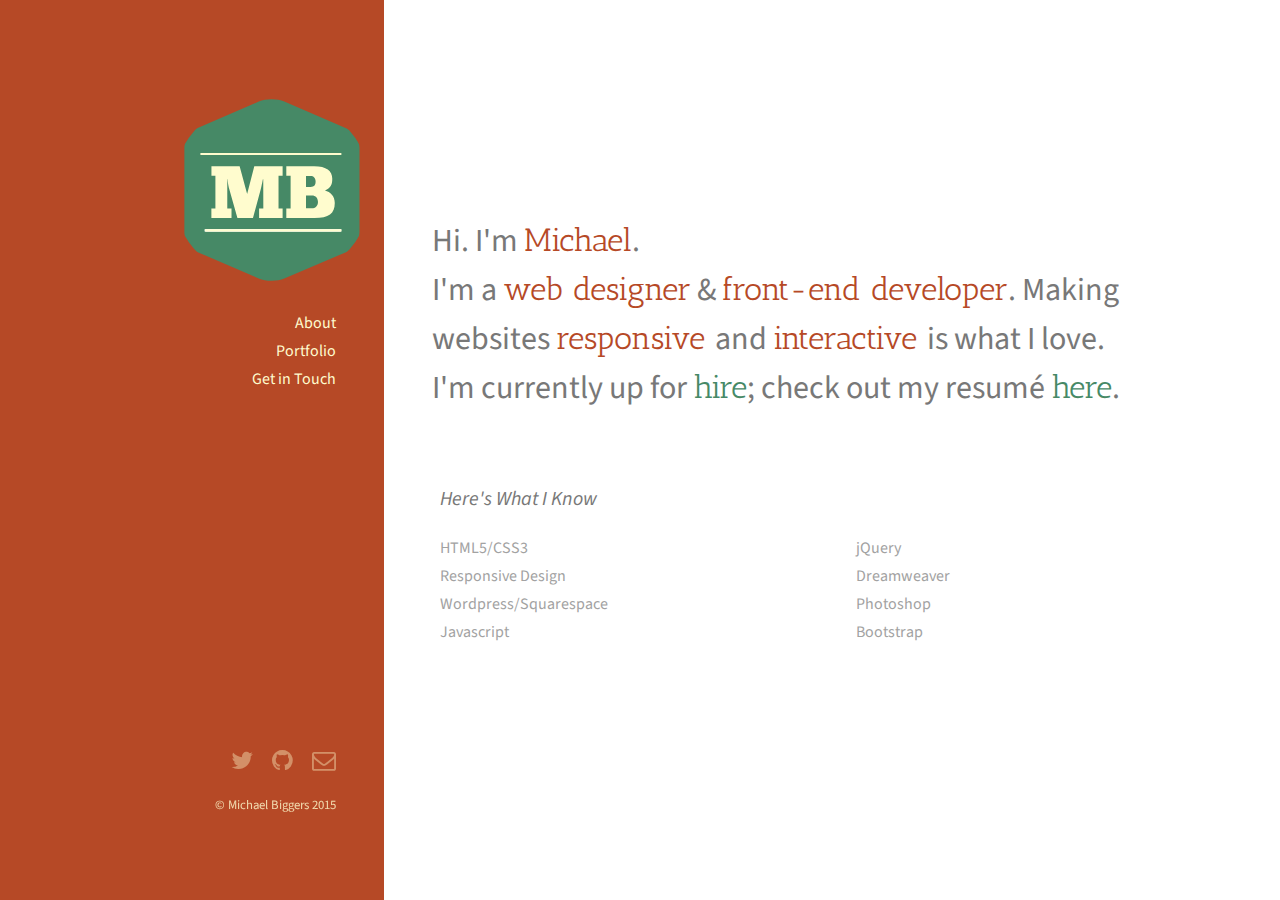
==== commit 469e284a: "updated" ====
--- a/index.html
+++ b/index.html
@@ -43,11 +43,31 @@
 				<!-- One -->
 					<section id="one">
 						<header class="major">
-							<h2>Hi. I'm <span class = "accent">Michael</span>.<br />
-							I'm a <span class = "accent">web designer</span> & <span class = "accent">front-end developer</span>. Making websites <span class = "accent">responsive </span>and <span class = "accent">interactive </span>is what I love. </h2>
+							<h2 id = "tagline">
+								Hi. I'm <span class = "accent">Michael</span>.<br />
+								I'm a <span class = "accent">web designer</span> & <span class = "accent">front-end developer</span>. Making websites <span class = "accent">responsive </span>and <span class = "accent">interactive </span>is what I love. <br />
+								I'm currently up for <a href = "contact.html" class = "greenAccent">hire</a>; check out my resumé <a href = "resume.pdf" class = "greenAccent">here</a>.
+							</h2>
 						</header>
-						<!--<p>Accumsan orci faucibus id eu lorem semper. Eu ac iaculis ac nunc nisi lorem vulputate lorem neque cubilia ac in adipiscing in curae lobortis tortor primis integer massa adipiscing id nisi accumsan pellentesque commodo blandit enim arcu non at amet id arcu magna. Accumsan orci faucibus id eu lorem semper nunc nisi lorem vulputate lorem neque cubilia.</p>-->
-						
+
+						<div class = "row">
+							<h3><em>Here's What I Know</em></h3>
+						</div>
+
+						<div class = "row" id = "skills">
+							<ul class="6u 12u$(xsmall) work-item">
+								<li>HTML5/CSS3</li>
+								<li>Responsive Design</li>
+								<li>Wordpress/Squarespace</li>
+								<li>Javascript</li>
+							</ul>
+							<ul class="6u 12u$(xsmall) work-item">
+								<li>jQuery</li>
+								<li>Dreamweaver</li>
+								<li>Photoshop</li>
+								<li>Bootstrap</li>
+							</ul>
+						</div>
 					</section>
 
 				<!-- Two -->
--- a/css/style.css
+++ b/css/style.css
@@ -54,7 +54,7 @@
 
 		a:hover {
 			border-bottom: solid 1px;
-			color: #FFF0A5 !important;
+			color: #FFF0A5 ;
 			text-decoration: none;
 		}
 
@@ -89,7 +89,7 @@
 	}
 
 	h2 {
-		font-size: 1.5em;
+		font-size: 1.8em;
 		line-height: 1.5em;
 		font-family:'Antic Slab';
 	}
@@ -1241,7 +1241,8 @@
 		font-family:'Antic Slab';
 	}
 	header.major {
-		padding-top:30%;
+		padding-top:15%;
+		padding-bottom:5%;
 	}
 	#logo {
 		width:200%;
@@ -1259,6 +1260,40 @@
 	article h3:hover {
 		text-decoration:underline;
 	}
+	#switcharoo {
+		display:inline;
+	}
+	#skills ul li:hover{
+		color:black;
+		font-size:1.2em;
+	}
+	#skills ul li{
+		-moz-transition: font-size 0.1s ease-in-out;
+		-webkit-transition: font-size 0.1s ease-in-out;
+		-o-transition: font-size 0.1s ease-in-out;
+		-ms-transition: font-size 0.1s ease-in-out;
+		transition: font-size 0.1s ease-in-out;
+	}
+
+	.greenAccent {
+		color:#468966;
+		font-family:'Antic Slab';
+	}
+	#tagline a:hover {
+		color:#88ab88;
+
+	}
+	#tagline a::selection{
+		color:orange;
+	}
+	input[type="text"],
+	input[type="password"],
+	input[type="email"], 
+	textarea {
+		background-color:rgba(255,252,206,.4);
+		color:black;
+	}
+
 /* Touch */
 
 	body.is-touch .image.thumb:before {
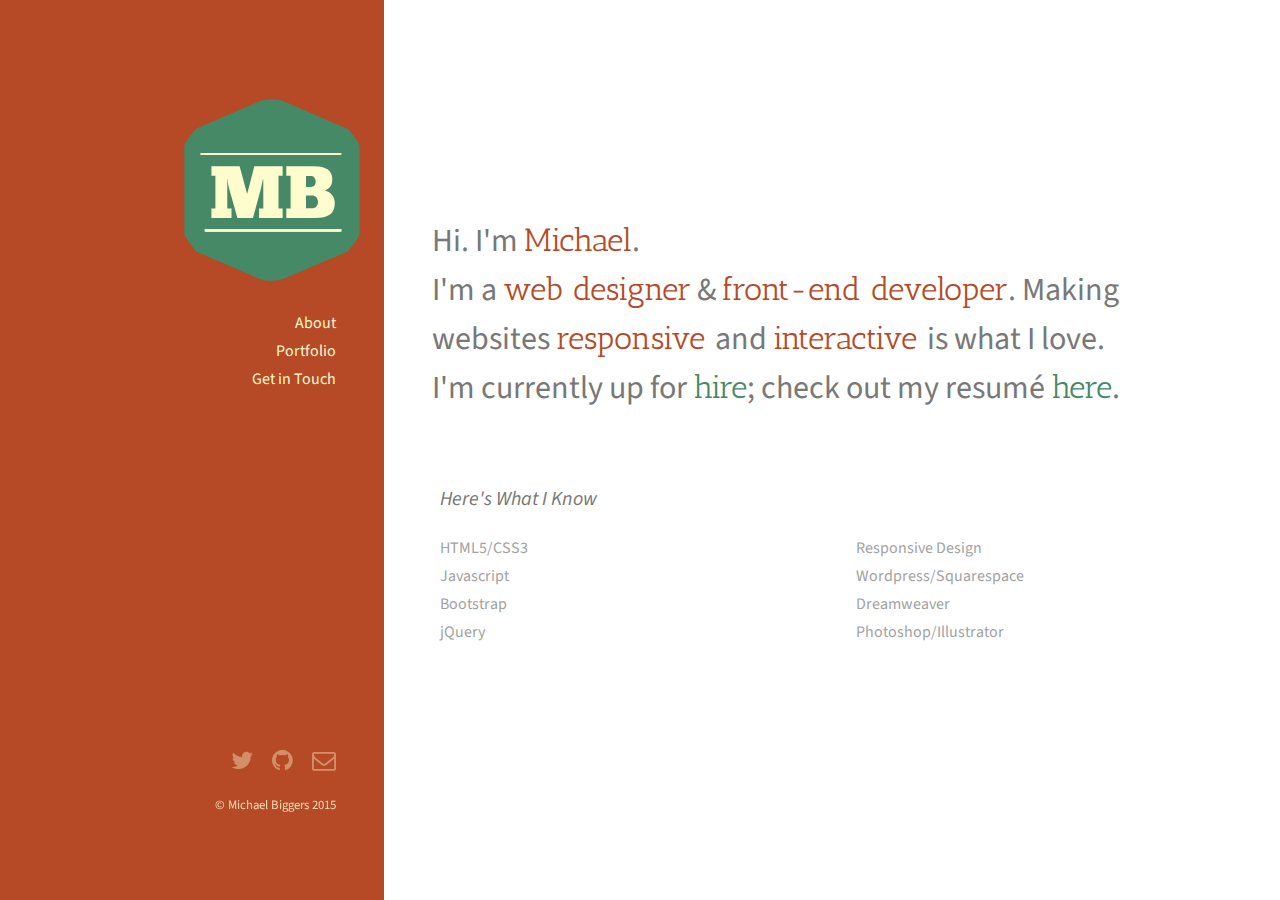
==== commit 5fba00bc: "added resume" ====
--- a/index.html
+++ b/index.html
@@ -46,7 +46,7 @@
 							<h2 id = "tagline">
 								Hi. I'm <span class = "accent">Michael</span>.<br />
 								I'm a <span class = "accent">web designer</span> & <span class = "accent">front-end developer</span>. Making websites <span class = "accent">responsive </span>and <span class = "accent">interactive </span>is what I love. <br />
-								I'm currently up for <a href = "contact.html" class = "greenAccent">hire</a>; check out my resumé <a href = "resume.pdf" class = "greenAccent">here</a>.
+								I'm currently up for <a href = "contact.html" class = "greenAccent">hire</a>; check out my resumé <a href = "images/resume.pdf" class = "greenAccent">here</a>.
 							</h2>
 						</header>
 
@@ -57,15 +57,18 @@
 						<div class = "row" id = "skills">
 							<ul class="6u 12u$(xsmall) work-item">
 								<li>HTML5/CSS3</li>
+								<li>Javascript</li>
+								<li>Bootstrap</li>
+								<li>jQuery</li>
+								
+								
+							</ul>
+							<ul class="6u 12u$(xsmall) work-item">
 								<li>Responsive Design</li>
 								<li>Wordpress/Squarespace</li>
-								<li>Javascript</li>
-							</ul>
-							<ul class="6u 12u$(xsmall) work-item">
-								<li>jQuery</li>
 								<li>Dreamweaver</li>
-								<li>Photoshop</li>
-								<li>Bootstrap</li>
+								<li>Photoshop/Illustrator</li>
+								
 							</ul>
 						</div>
 					</section>
--- a/css/style.css
+++ b/css/style.css
@@ -1267,7 +1267,7 @@
 		color:black;
 		font-size:1.2em;
 	}
-	#skills ul li{
+	#skills ul li, #three p:hover{
 		-moz-transition: font-size 0.1s ease-in-out;
 		-webkit-transition: font-size 0.1s ease-in-out;
 		-o-transition: font-size 0.1s ease-in-out;
@@ -1293,7 +1293,10 @@
 		background-color:rgba(255,252,206,.4);
 		color:black;
 	}
-
+#three p:hover {
+	color:black;
+	font-size:1.1em;
+}
 /* Touch */
 
 	body.is-touch .image.thumb:before {
